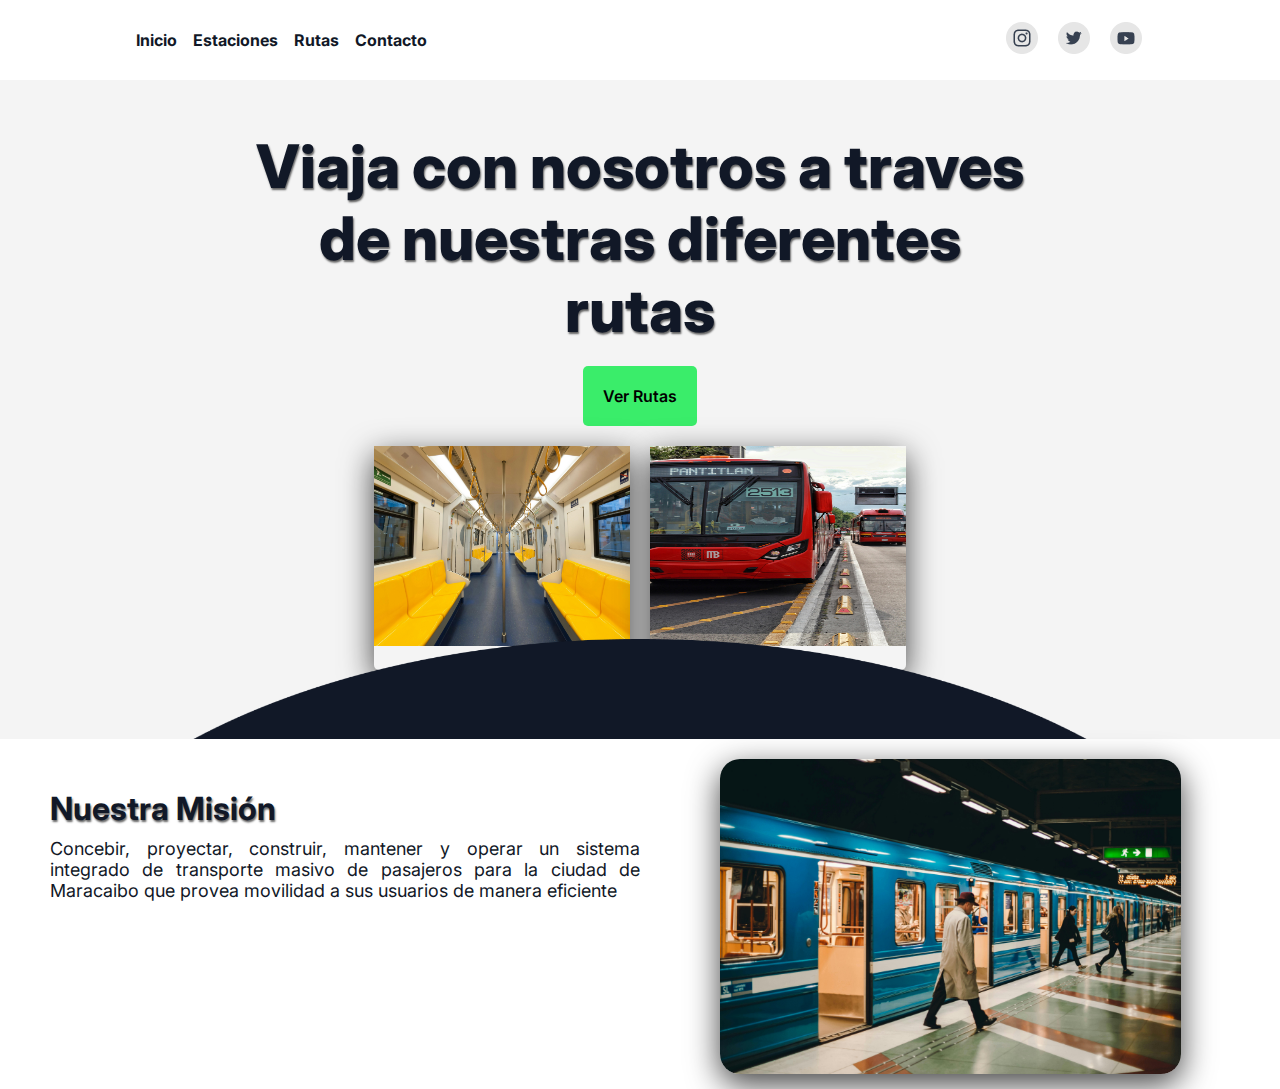
==== index.html @ aad8995d "Update index.html" ====
<!DOCTYPE html>
<html lang="es">
<head>
    <meta charset="UTF-8">
    <meta name="viewport" content="width=device-width, initial-scale=1.0">
    <!-- custom css -->
    <link rel="stylesheet" href="../css/style.css" />
    <!-- GOOGLE FONTS "INTER" -->
    <link rel="preconnect" href="https://fonts.googleapis.com">
    <link rel="preconnect" href="https://fonts.gstatic.com" crossorigin>
    <link href="https://fonts.googleapis.com/css2?family=Inter:opsz,wght@14..32,100..900&family=Open+Sans:wght@300..800&display=swap" rel="stylesheet">

    <title>Metro de Maracaibo</title>
</head>
<body>
    
    <!-- MENU DE NAVEGACION -->
<nav class="nav">
    <ul class="nav__left">
        <li><a href="#">Inicio</a></li>
        <li><a href="#">Estaciones</a></li>
        <li><a href="#">Rutas</a></li>
        <li><a href="#">Contacto</a></li>
    </ul>
    <ul class="nav__right">
        <li><a href="#"><img src="/img/instagram.png" alt=""></a></li>
        <li><a href="#"><img src="/img/twitter.png" alt=""></a></li>
        <li><a href="#"><img src="/img/youtube.png   " alt=""></a></li>
    </ul>
</nav>

<main class="main">
    <!-- HERO -->
    <div class="hero__container">
        <h1 class="title">Viaja con nosotros a traves de nuestras diferentes rutas</h1>
        <a class="btn" href="#">Ver Rutas</a>
        <div class="hero__cards">
            <div class="card">
                <a href=""><img class="card__img" src="/img/Estacion.jpg" alt=""></a>
                <p class="card__text">Estaciones</p>
            </div>
            <div class="card">
                <a href=""><img class="card__img" src="/img/Metrobus.jpg" alt=""></a>
                <p class="card__text">Rutas Terrestres</p>
            </div>
        </div>
        <img class="hero__content" src="img/Ellipse.png" alt="">
    </div>

    <!-- MISION -->
    <div class="banner__container">
        <div class="banner__left">
            <h2 class=" banner__title">Nuestra Misión</h2>
            <p class="banner__text">Concebir, proyectar, construir, mantener y operar un sistema integrado de transporte masivo de pasajeros para la ciudad de Maracaibo que provea movilidad a sus usuarios de manera eficiente </p>
        </div>
        <div class="banner__right">
            <img  src="/img/pasajeros.jpg" alt="">
        </div>
    </div>

</main>
</body>
</html>
---- css/style.css ----
*{
    padding: 0;
    margin: 0;
    box-sizing: border-box;
}

body{
    font-family: "Inter", sans-serif;
    background-color: #f4f4f4;
}

/*VARIABLES*/

:root {
    --azul-oscuro: #111827;
    --verde-claro: #3aed6a;
}


/*NAVEGACION*/
.nav {
    width: 100%;
    background-color: #fff;
    height: 80px;
    display: flex;
}

.nav__left {
    width: 40%;
    display: flex;
    align-items: center;
    margin-left: 10%;
}

.nav__left li {
    list-style: none;
    padding: 8px;
}

.nav__left li a {
    text-decoration: none;
    color: var(--azul-oscuro);
    font-weight: bold;
}

.nav__left li a:hover{
    text-decoration: underline;
    font-size: 17px;
}

.nav__right {
    width: 40%;
    display: flex;
    align-items: center;
    justify-content: flex-end;
}

.nav__right li {
    list-style: none;
    padding: 10px;
}

/*HERO BANNER*/
main {
    width: 100%;
}

.hero__container {
    display: flex;
    flex-direction: column;
    align-items: center;
    height: 659px;
    position: relative;
    
}

.title {
    margin-top: 50px;
    font-weight: 800;
    font-size: 60px;
    width: 60%;
    text-align: center;
    color: var(--azul-oscuro);
    text-shadow: 1px 2px 2px rgba(0,0,0,0.6);
}

.btn {
    display: inline-block;
    padding: 20px;
    border-radius: 5px;
    text-decoration: none;
    margin-top: 20px;
    color: #000;
    background-color: var(--verde-claro);
    font-weight: 600;
}

.btn:hover{
    box-shadow: 2px 2px 2px black;
}

.hero__cards {
    width: 100%;
    display: flex;
    justify-content: center;
    margin-top: 10px;
}

.card {
    width: 20%;
    border-radius: 5px;
    margin: 10px;
    box-shadow: 0px 10px 32px 0px rgba(0,0,0,0.75);
}

.card:hover{
    box-shadow: 0px 10px 32px 0px  #2EC5CE;
    transition: .3s ease-in-out;
}

.card__img {
    width: 100%;
    height: 200px;
    overflow: hidden;
    
}

.card__text {
    text-align: center;
    font-weight: 700;
    color: var(--azul-oscuro);
}

.hero__content {
    position: absolute;
    bottom: 0;
    height: 100px;
    width: 100%;    
}

/*NOTICIAS*/

.banner__container{
    display: flex;
    background-color: #fff;
    width: 100%;
    height: 350px;
}

.banner__left {
    width: 50%;
    display: flex;
    flex-direction: column;
    justify-content: flex-start;
    
}

.banner__title {
    font-size: 32px;
    margin: 50px 0px 0px 50px;
    color: var(--azul-oscuro);
    text-shadow: 1px 2px 2px rgba(0,0,0,0.6);
}

.banner__text{
    text-align: justify;
    margin: 10px 0px 0px 50px;
    color: var(--azul-oscuro);
    font-size: 18px;
}

.banner__right {
    width: 40%;
}

.banner__right img {
    margin-top: 20px;
    margin-left: 80px;
    width: 90%;
    height: 90%;
    border-radius: 20px;
    box-shadow: 0px 10px 32px 0px rgba(0,0,0,0.75);
}
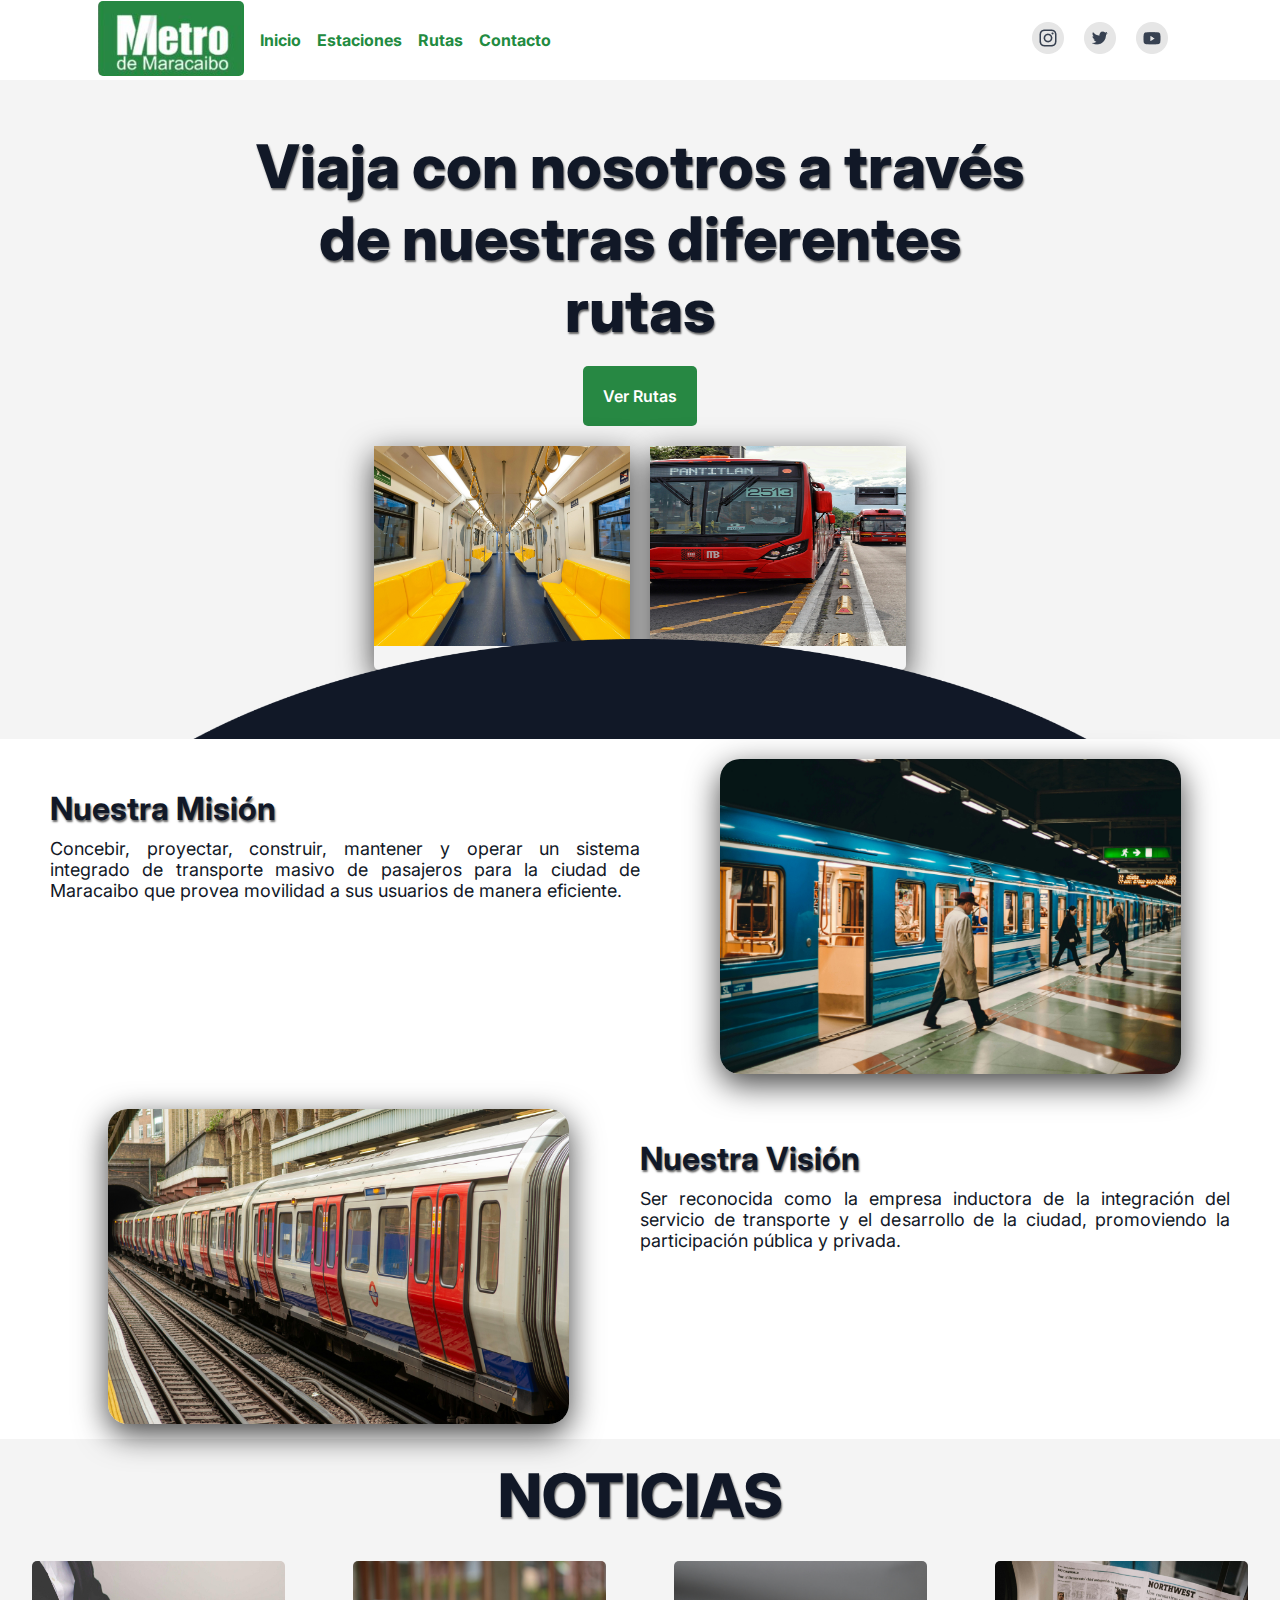
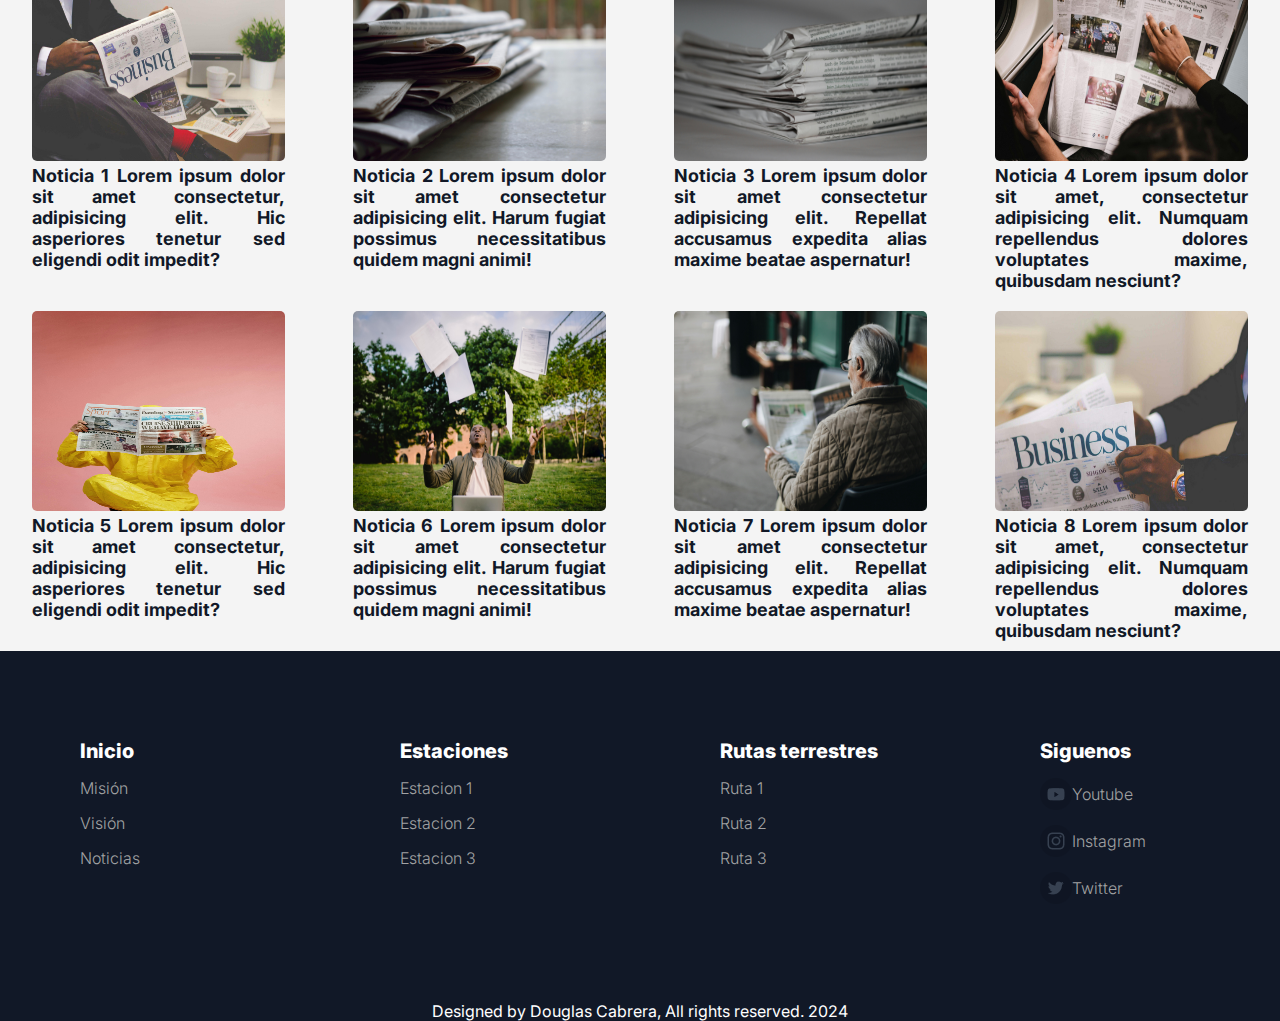
==== commit 85f17407: "Add files via upload" ====
--- a/index.html
+++ b/index.html
@@ -4,7 +4,7 @@
     <meta charset="UTF-8">
     <meta name="viewport" content="width=device-width, initial-scale=1.0">
     <!-- custom css -->
-    <link rel="stylesheet" href="../css/style.css" />
+    <link rel="stylesheet" href="css/style.css" />
     <!-- GOOGLE FONTS "INTER" -->
     <link rel="preconnect" href="https://fonts.googleapis.com">
     <link rel="preconnect" href="https://fonts.gstatic.com" crossorigin>
@@ -17,47 +17,138 @@
     <!-- MENU DE NAVEGACION -->
 <nav class="nav">
     <ul class="nav__left">
+        <li><img class="logo" src="img/logo.png" alt=""></li>
         <li><a href="#">Inicio</a></li>
         <li><a href="#">Estaciones</a></li>
         <li><a href="#">Rutas</a></li>
         <li><a href="#">Contacto</a></li>
     </ul>
     <ul class="nav__right">
-        <li><a href="#"><img src="/img/instagram.png" alt=""></a></li>
-        <li><a href="#"><img src="/img/twitter.png" alt=""></a></li>
-        <li><a href="#"><img src="/img/youtube.png   " alt=""></a></li>
+        <li><a href="https://www.instagram.com/metrodemaracaibo/" target="_blank"><img src="img/instagram.png" alt=""></a></li>
+        <li><a href="#" target="_blank"><img src="img/twitter.png" alt=""></a></li>
+        <li><a href="#" target="_blank"><img src="img/youtube.png   " alt=""></a></li>
     </ul>
 </nav>
 
 <main class="main">
     <!-- HERO -->
     <div class="hero__container">
-        <h1 class="title">Viaja con nosotros a traves de nuestras diferentes rutas</h1>
+        <h1 class="hero__title">Viaja con nosotros a través de nuestras diferentes rutas</h1>
         <a class="btn" href="#">Ver Rutas</a>
         <div class="hero__cards">
             <div class="card">
-                <a href=""><img class="card__img" src="/img/Estacion.jpg" alt=""></a>
+                <a href=""><img class="card__img" src="img/Estacion.jpg" alt=""></a>
                 <p class="card__text">Estaciones</p>
             </div>
             <div class="card">
-                <a href=""><img class="card__img" src="/img/Metrobus.jpg" alt=""></a>
+                <a href=""><img class="card__img" src="img/Metrobus.jpg" alt=""></a>
                 <p class="card__text">Rutas Terrestres</p>
             </div>
         </div>
         <img class="hero__content" src="img/Ellipse.png" alt="">
     </div>
-
     <!-- MISION -->
     <div class="banner__container">
-        <div class="banner__left">
+        <div class="banner__left"><a name="mision"></a>
             <h2 class=" banner__title">Nuestra Misión</h2>
-            <p class="banner__text">Concebir, proyectar, construir, mantener y operar un sistema integrado de transporte masivo de pasajeros para la ciudad de Maracaibo que provea movilidad a sus usuarios de manera eficiente </p>
+            <p class="banner__text">Concebir, proyectar, construir, mantener y operar un sistema integrado de transporte masivo de pasajeros para la ciudad de Maracaibo que provea movilidad a sus usuarios de manera eficiente. </p>
         </div>
         <div class="banner__right">
-            <img  src="/img/pasajeros.jpg" alt="">
+            <img  src="img/pasajeros.jpg" alt="">
         </div>
     </div>
+    <!-- VISION -->
+    <div class="banner__container banner__container--rowreverse">
+        <div class="banner__left"><a name="vision"></a>
+            <h2 class=" banner__title banner__title--2">Nuestra Visión</h2>
+            <p class="banner__text banner__text--2">Ser reconocida como la empresa inductora de la integración del servicio de transporte y el desarrollo de la ciudad, promoviendo la participación pública y privada. </p>
+        </div>
+        <div class="banner__right banner__right--2">
+            <img  src="img/transporte.jpg" alt="">
+        </div>
+    </div>
+    <!-- NOTICIAS -->
+     <a  name="noticias"></a>
+     <h2 class="title">NOTICIAS</h2>
+     <!-- GRID 1 -->
+     <div class="news__container">
+        <div class="news__card">
+            <img class="news__card__img" src="img/noticia1.jpg" alt="">
+            <p class="news__card__text"> Noticia 1 Lorem ipsum dolor sit amet consectetur, adipisicing elit. Hic asperiores tenetur sed eligendi odit impedit?</p>
+        </div>
+        <div class="news__card">
+            <img class="news__card__img" src="img/noticia2.jpg" alt="">
+            <p class="news__card__text"> Noticia 2 Lorem ipsum dolor sit amet consectetur adipisicing elit. Harum fugiat possimus necessitatibus quidem magni animi!</p>
+        </div>
+        <div class="news__card">
+            <img class="news__card__img" src="img/noticia3.jpg" alt="">
+            <p class="news__card__text"> Noticia 3 Lorem ipsum dolor sit amet consectetur adipisicing elit. Repellat accusamus expedita alias maxime beatae aspernatur!</p>
+        </div>
+        <div class="news__card">
+            <img class="news__card__img" src="img/noticia4.jpg" alt="">
+            <p class="news__card__text"> Noticia 4 Lorem ipsum dolor sit amet, consectetur adipisicing elit. Numquam repellendus dolores voluptates maxime, quibusdam nesciunt?</p>
+        </div>
+        
+     </div>
+     <!-- GRID 2 -->
+     <div class="news__container">
+        <div class="news__card">
+            <img class="news__card__img" src="img/noticia5.jpg" alt="">
+            <p class="news__card__text"> Noticia 5 Lorem ipsum dolor sit amet consectetur, adipisicing elit. Hic asperiores tenetur sed eligendi odit impedit?</p>
+        </div>
+        <div class="news__card">
+            <img class="news__card__img" src="img/noticia6.jpg" alt="">
+            <p class="news__card__text"> Noticia 6 Lorem ipsum dolor sit amet consectetur adipisicing elit. Harum fugiat possimus necessitatibus quidem magni animi!</p>
+        </div>
+        <div class="news__card">
+            <img class="news__card__img" src="img/noticia7.jpg" alt="">
+            <p class="news__card__text"> Noticia 7 Lorem ipsum dolor sit amet consectetur adipisicing elit. Repellat accusamus expedita alias maxime beatae aspernatur!</p>
+        </div>
+        <div class="news__card">
+            <img class="news__card__img" src="img/noticia8.jpg" alt="">
+            <p class="news__card__text"> Noticia 8 Lorem ipsum dolor sit amet, consectetur adipisicing elit. Numquam repellendus dolores voluptates maxime, quibusdam nesciunt?</p>
+        </div>
+     </div>
+
+
 
 </main>
+
+<footer class="footer">
+    <div class="footer__container">
+    <ul class="footer__list">
+        <li class="footer__title">Inicio</li>
+        <li class="footer__list__item"><a href="#mision">Misión</a></li>
+        <li class="footer__list__item"><a href="#vision">Visión</a></li>
+        <li class="footer__list__item"><a href="#noticias">Noticias</a></li>
+    </ul>
+
+    
+    <ul class="footer__list">
+        <li class="footer__title">Estaciones</li>
+        <li class="footer__list__item"><a href="">Estacion 1</a></li>
+        <li class="footer__list__item"><a href="">Estacion 2</a></li>
+        <li class="footer__list__item"><a href="">Estacion 3</a></li>
+    </ul>
+
+    
+    <ul class="footer__list">
+        <li class="footer__title">Rutas terrestres</li>
+        <li class="footer__list__item"><a href="">Ruta 1</a></li>
+        <li class="footer__list__item"><a href="">Ruta 2</a></li>
+        <li class="footer__list__item"><a href="">Ruta 3</a></li>
+    </ul>
+
+   
+    <ul class="footer__list">
+        <li class="footer__title">Siguenos</li>
+        <li class="footer__list__item"> <img src="img/youtube.png" alt=""><a href="">Youtube</a> </li>
+        <li class="footer__list__item"> <img src="img/instagram.png" alt=""> <a href="">Instagram</a></li>
+        <li class="footer__list__item"> <img src="img/twitter.png" alt=""> <a href="">Twitter</a></li>
+    </ul>
+    </div>
+
+    <p class="footer__parrafo">Designed by Douglas Cabrera, All rights reserved. 2024</p>
+</footer>
 </body>
-</html>
+</html>--- a/css/style.css
+++ b/css/style.css
@@ -9,11 +9,17 @@
     background-color: #f4f4f4;
 }
 
+a {
+    text-decoration: none;
+}
+
 /*VARIABLES*/
 
 :root {
     --azul-oscuro: #111827;
-    --verde-claro: #3aed6a;
+    --verde-claro: #278843;
+    --verde-claro2:#73A23F;
+    --verde-oscuro: #228B41;
 }
 
 
@@ -29,7 +35,11 @@
     width: 40%;
     display: flex;
     align-items: center;
-    margin-left: 10%;
+    margin-left: 7%;
+}
+
+.logo {
+    border-radius: 5px;
 }
 
 .nav__left li {
@@ -39,7 +49,7 @@
 
 .nav__left li a {
     text-decoration: none;
-    color: var(--azul-oscuro);
+    color: var(--verde-oscuro);
     font-weight: bold;
 }
 
@@ -49,7 +59,7 @@
 }
 
 .nav__right {
-    width: 40%;
+    width: 45%;
     display: flex;
     align-items: center;
     justify-content: flex-end;
@@ -74,7 +84,7 @@
     
 }
 
-.title {
+.hero__title {
     margin-top: 50px;
     font-weight: 800;
     font-size: 60px;
@@ -90,7 +100,7 @@
     border-radius: 5px;
     text-decoration: none;
     margin-top: 20px;
-    color: #000;
+    color: #fff;
     background-color: var(--verde-claro);
     font-weight: 600;
 }
@@ -135,10 +145,10 @@
     position: absolute;
     bottom: 0;
     height: 100px;
-    width: 100%;    
-}
-
-/*NOTICIAS*/
+    width: 100%;  
+}
+
+/*MISION*/
 
 .banner__container{
     display: flex;
@@ -152,7 +162,6 @@
     display: flex;
     flex-direction: column;
     justify-content: flex-start;
-    
 }
 
 .banner__title {
@@ -182,7 +191,116 @@
     box-shadow: 0px 10px 32px 0px rgba(0,0,0,0.75);
 }
 
-
-
-
-
+/*VISION*/
+.banner__container--rowreverse {
+    flex-direction: row-reverse;
+}
+
+.banner__right--2 img {
+    margin-left: -20px;
+}
+
+.banner__title--2 {
+    margin: 50px 50px 0px 0px;
+}
+
+.banner__text--2 {
+    margin: 10px 50px 0px 0px;
+}
+
+/*NOTICIAS*/
+
+.title {
+    margin: 20px 0;
+    font-weight: 800;
+    font-size: 60px;
+    text-align: center;
+    color: var(--azul-oscuro);
+    text-shadow: 1px 2px 2px rgba(0,0,0,0.6);
+}
+
+/*NEWSCARD*/
+
+.news__container {
+    display: grid;
+    gap: 5px;
+    width: 100%;
+    grid-template-columns: repeat(4, 1fr);
+}
+
+.news__card {
+    margin: 10px auto;
+    width: 80%;
+}
+
+.news__card__img {
+    width: 100%;
+    height: 200px;
+    border-radius: 5px;
+}
+
+.news__card__text {
+    text-align: justify;
+    color: var(--azul-oscuro);
+    font-size: 18px;
+    font-weight: 700;
+}
+
+/*FOOTER*/
+
+.footer {
+   width: 100%;
+   background-color: var(--azul-oscuro);
+}
+
+.footer__container{
+    display: grid;
+    grid-template-columns: repeat(4, 1fr);
+    height: 350px;
+    background-color: var(--azul-oscuro);
+    color: #fff;
+    align-items: center;
+}
+
+.footer__list {
+    width: 50%;
+    height: 50%;
+    margin: 0 auto;
+}
+
+
+.footer__title {
+    list-style: none;
+    font-weight: 800;
+    font-size: 20px;
+    margin-bottom: 10px;
+
+}
+
+.footer__list__item {
+    display: flex;
+    align-items: center;
+    justify-content: flex-start;
+    list-style: none;
+    margin: 15px 0;
+    font-weight: 300;
+}
+
+.footer__list__item a {
+    color: #a1a2a3;
+}
+
+.footer__list__item a:hover{
+    cursor: pointer;
+    color: #fff;
+    transition: .2s, ease-in-out;
+}
+
+.footer__parrafo {
+    display: block;
+    text-align: center;
+    color: #fff;
+}
+
+
+
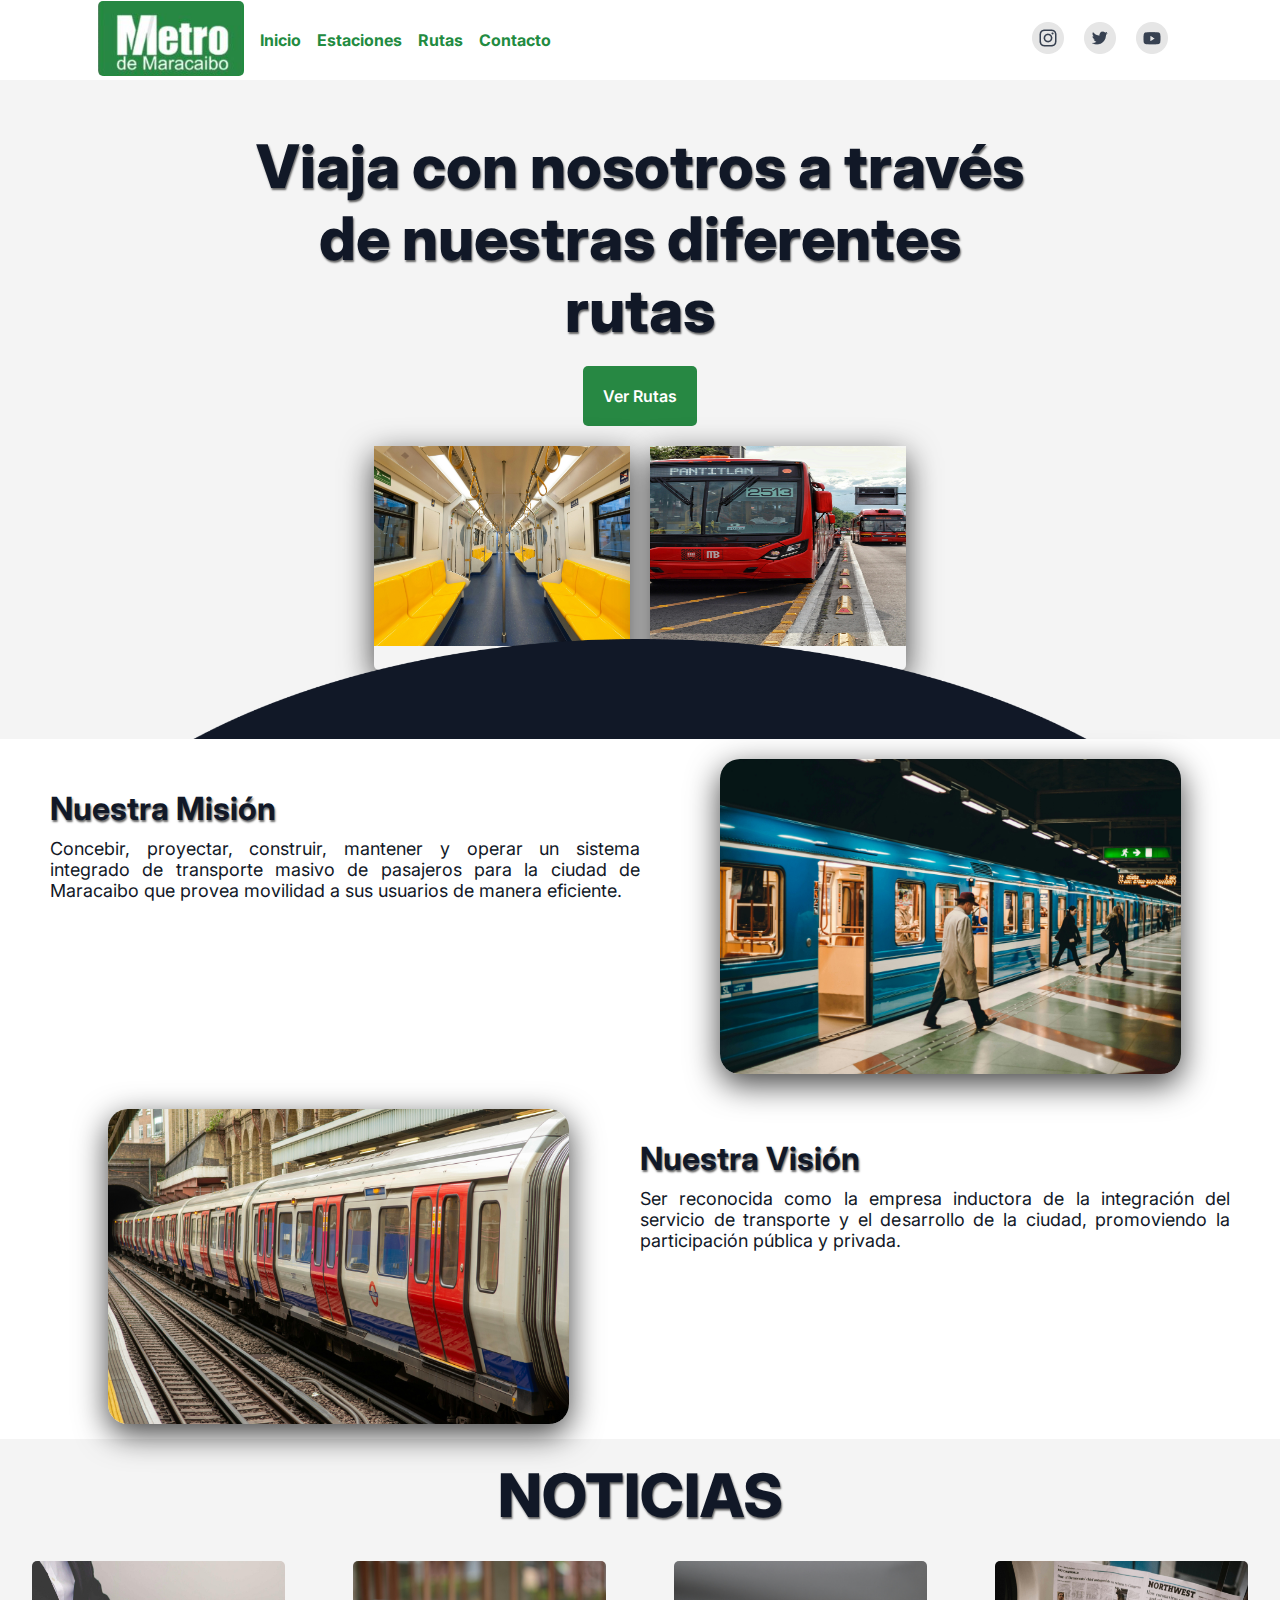
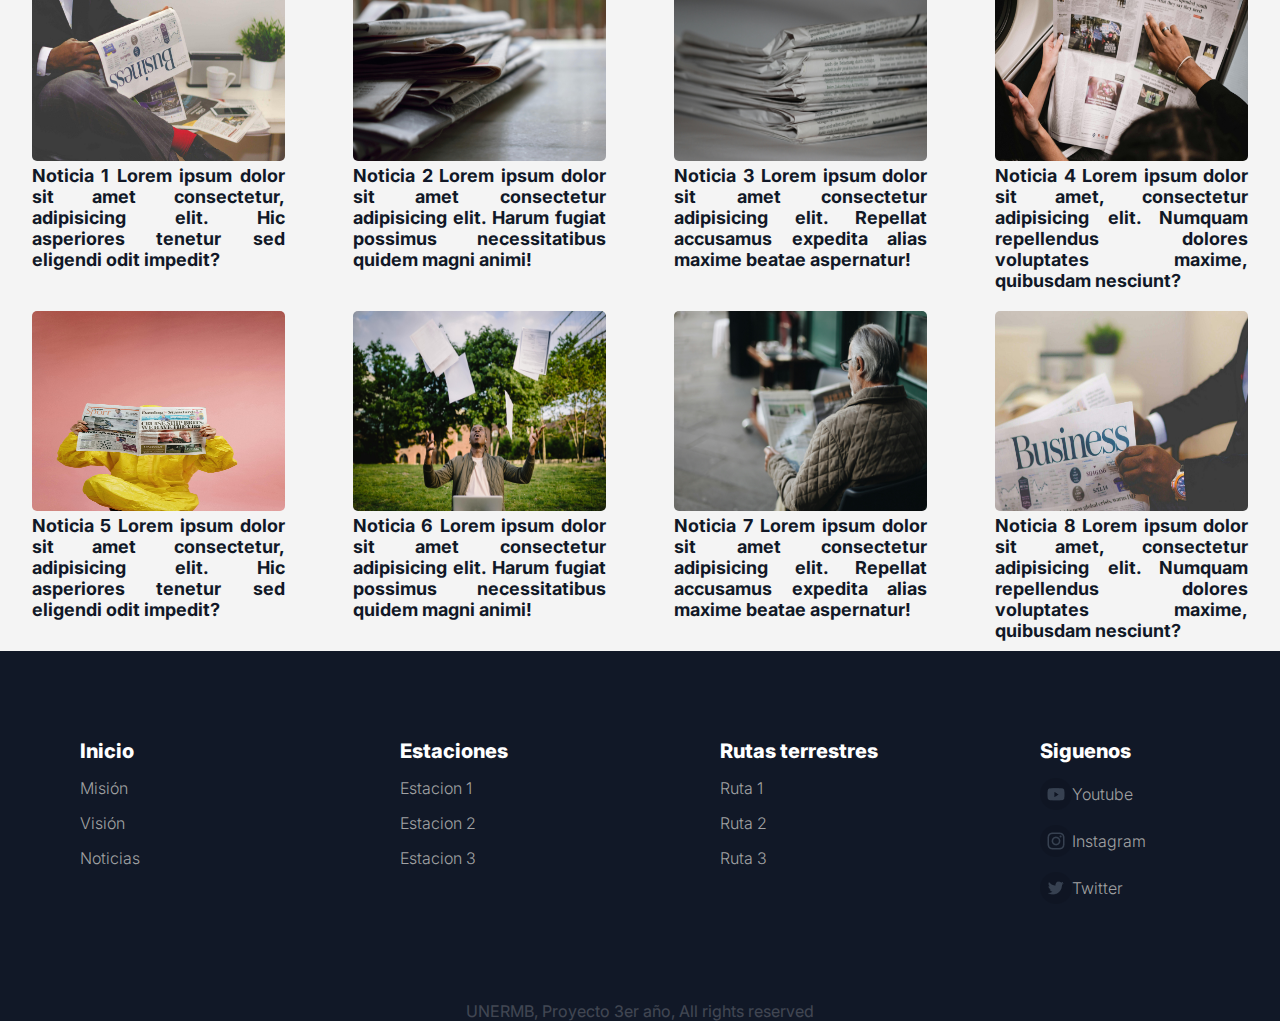
==== commit b3bcefe4: "Add files via upload" ====
--- a/index.html
+++ b/index.html
@@ -148,7 +148,7 @@
     </ul>
     </div>
 
-    <p class="footer__parrafo">Designed by Douglas Cabrera, All rights reserved. 2024</p>
+    <p class="footer__parrafo">UNERMB, Proyecto 3er año, All rights reserved</p>
 </footer>
 </body>
 </html>--- a/css/style.css
+++ b/css/style.css
@@ -300,7 +300,137 @@
     display: block;
     text-align: center;
     color: #fff;
-}
-
-
-
+    opacity: .2;
+}
+
+/*MEDIA QUERY PARA TABLET*/
+
+@media (max-width: 768px){
+    .nav__right {
+        display: none;
+    }
+
+    .nav__left {
+        justify-content: space-around;
+        width: 100%;
+    }
+    
+    .hero__container {
+        height: auto;
+    }
+
+    .hero__title {
+        font-size: 50px;
+    }
+
+    .hero__content {
+        display: none;
+    }
+
+    .card {
+        width: 40%;
+    }
+
+    .banner__right {
+        max-height: 300px;
+    }
+
+    .banner__title {
+        text-align: center;
+    }
+
+    .title {
+        font-size: 50px;
+    }
+
+    .news__container {
+        grid-template-columns: repeat(2, 1fr);
+    }
+
+    .footer__container {
+        grid-template-columns: repeat(2, 1fr);
+        justify-content: center;
+        align-items: center;
+        text-align: center;
+        margin-bottom: 2em;
+    }
+
+    .footer__list__item {
+        justify-content: center;
+    }
+
+    .footer__parrafo {
+        margin: 0 auto;
+    }
+}
+
+/*MEDIA QUERY PARA CELULAR*/
+
+@media (max-width: 400px){
+    
+    .nav__left {
+        justify-content: flex-start;
+    }
+    
+    .nav__left li img {
+        display: none;
+    }
+
+    .hero__title {
+        font-size: 40px;
+    }
+
+    .hero__cards {
+        flex-direction: column;
+        align-items: center;
+    }
+
+    .card {
+        width: 80%;
+    }
+
+    .banner__container {
+        height: auto;
+        flex-direction: column;
+    }
+
+    .banner__left {
+        width: 100%;
+    }
+
+    .banner__title {
+        margin-left: 0;
+    }
+
+    .banner__text {
+        text-align: center;
+        margin: 10px 10px;
+    }
+
+    .banner__right {
+        width: 100%;
+    }
+
+    .banner__right img {
+        margin-left: 35px;
+        width: 80%;
+    }
+
+    .banner__title--2 {
+        margin-right: 0;
+    }
+
+    .title {
+        font-size: 32px;
+    }
+
+    .news__container {
+        grid-template-columns: repeat(1, 1fr);
+    }
+
+    .footer__container {
+        grid-template-columns: repeat(1, 1fr);
+        height: auto;
+    }
+}
+
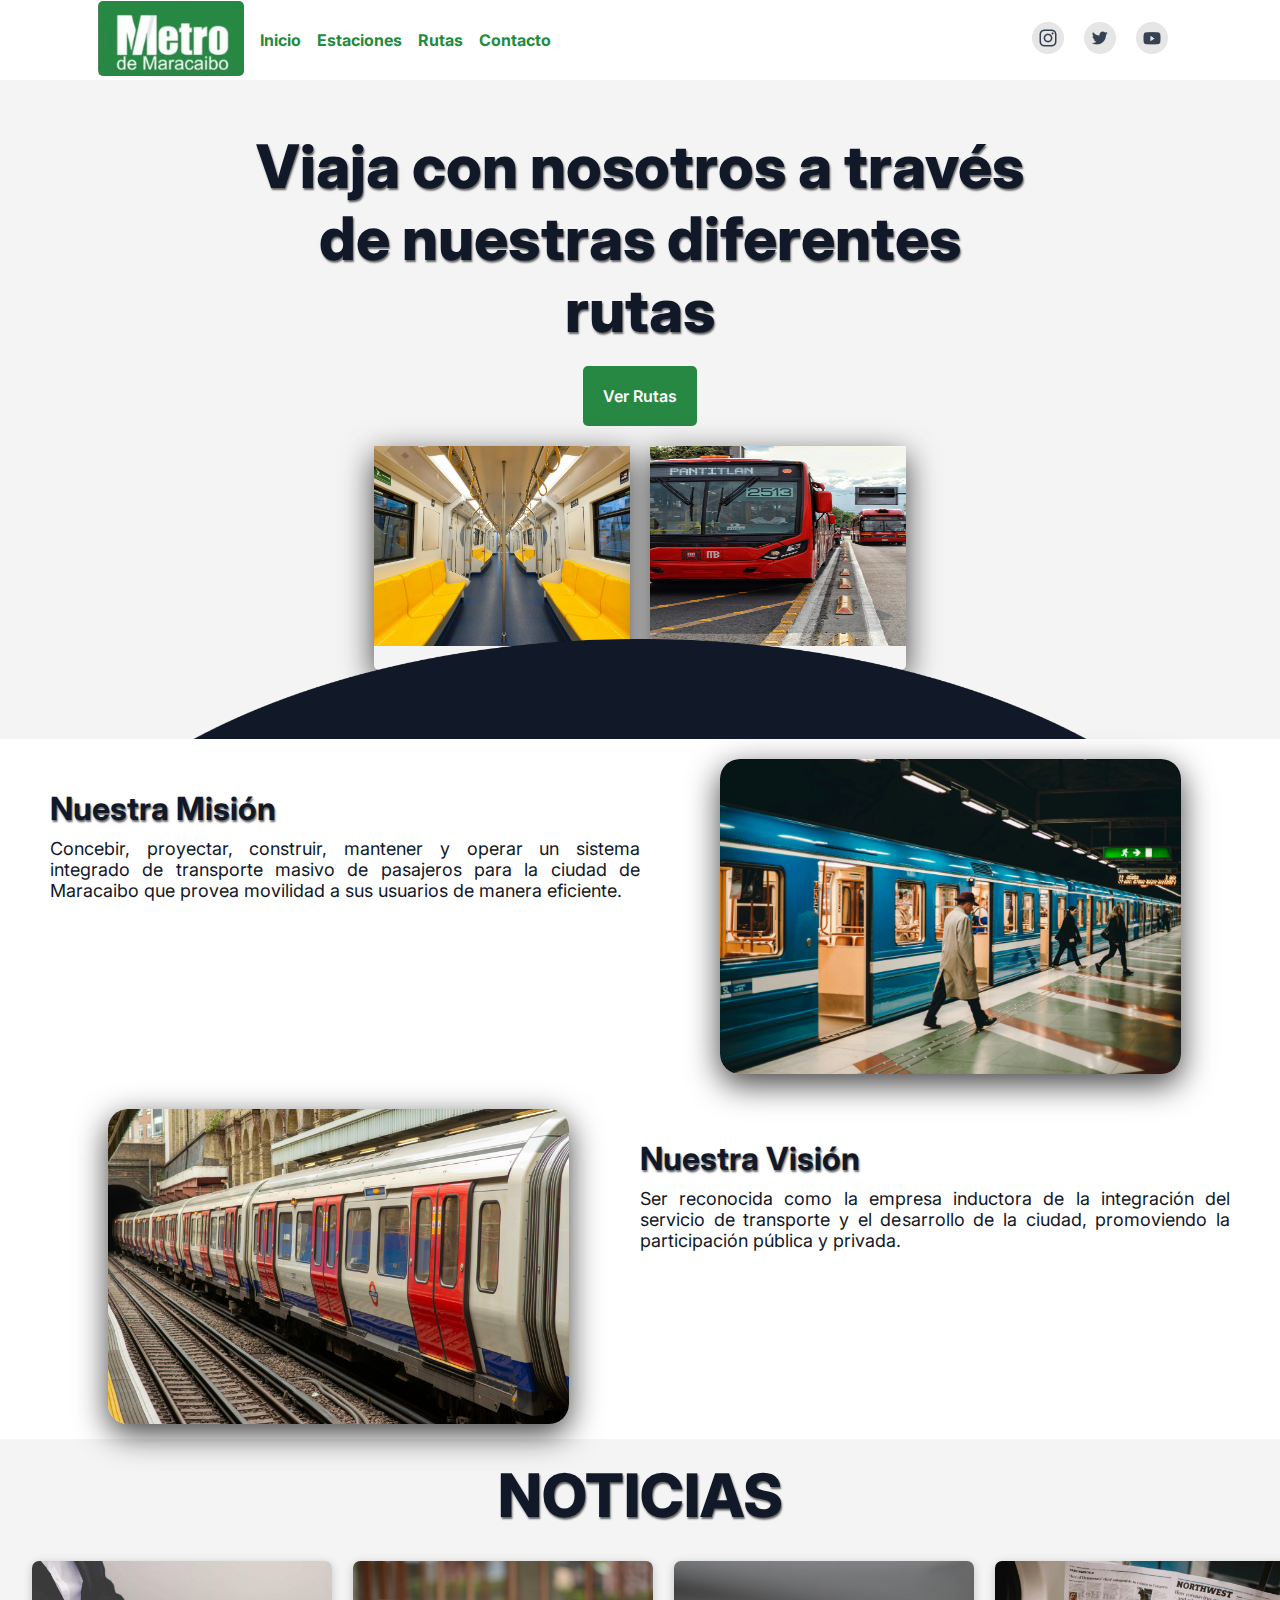
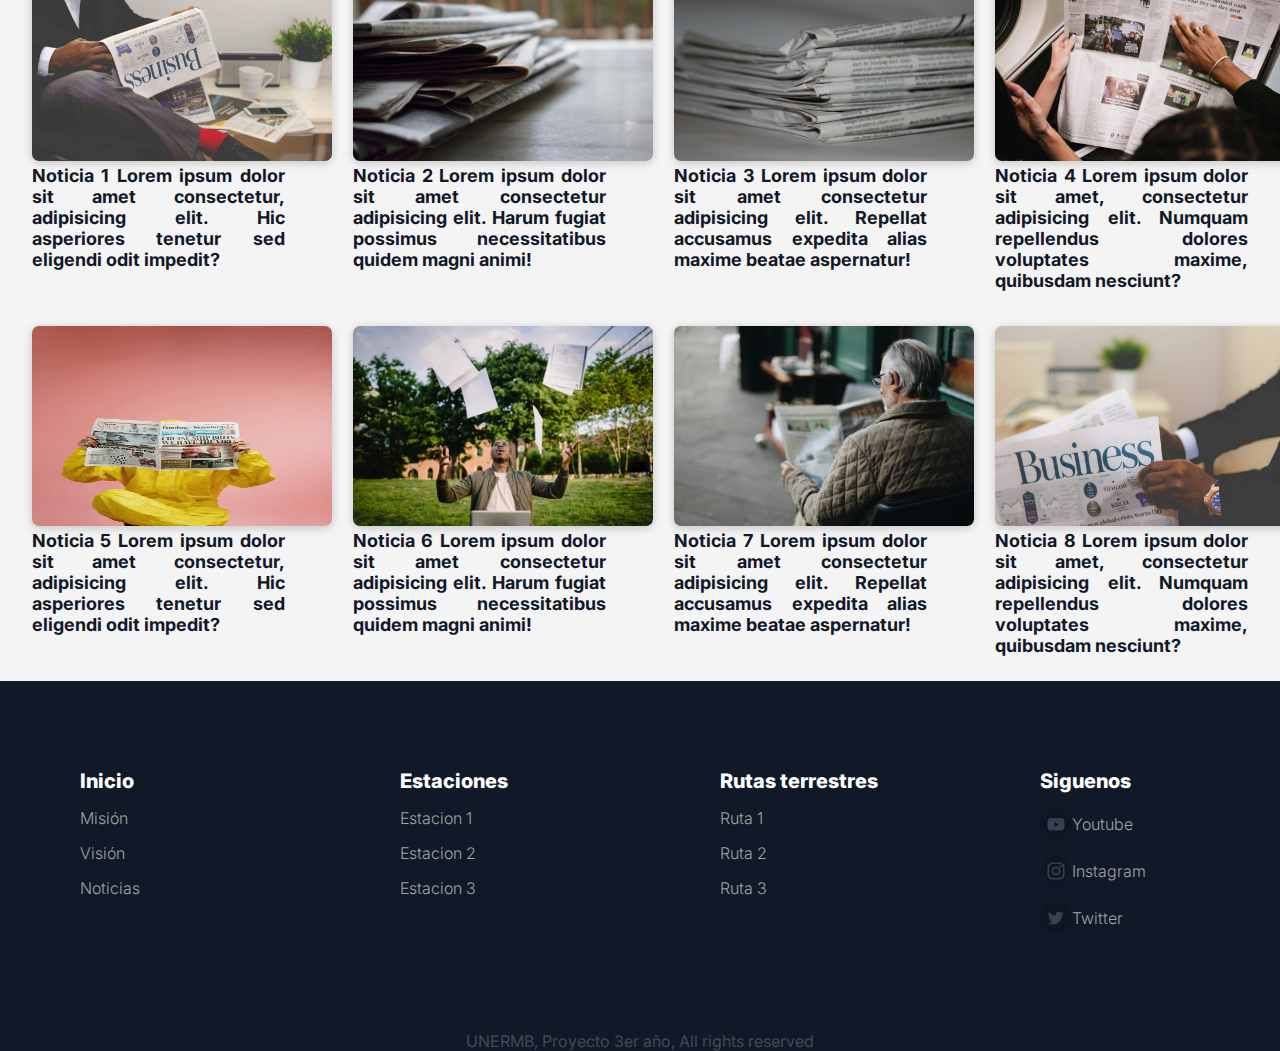
==== commit b9f0c98e: "Add files via upload" ====
--- a/index.html
+++ b/index.html
@@ -20,7 +20,7 @@
         <li><img class="logo" src="img/logo.png" alt=""></li>
         <li><a href="#">Inicio</a></li>
         <li><a href="#">Estaciones</a></li>
-        <li><a href="#">Rutas</a></li>
+        <li><a href="rutas.html">Rutas</a></li>
         <li><a href="#">Contacto</a></li>
     </ul>
     <ul class="nav__right">
@@ -41,7 +41,7 @@
                 <p class="card__text">Estaciones</p>
             </div>
             <div class="card">
-                <a href=""><img class="card__img" src="img/Metrobus.jpg" alt=""></a>
+                <a href="rutas.html"><img class="card__img" src="img/Metrobus.jpg" alt=""></a>
                 <p class="card__text">Rutas Terrestres</p>
             </div>
         </div>
--- a/css/style.css
+++ b/css/style.css
@@ -13,85 +13,12 @@
     text-decoration: none;
 }
 
-/*VARIABLES*/
-
-:root {
-    --azul-oscuro: #111827;
-    --verde-claro: #278843;
-    --verde-claro2:#73A23F;
-    --verde-oscuro: #228B41;
-}
-
-
-/*NAVEGACION*/
-.nav {
-    width: 100%;
-    background-color: #fff;
-    height: 80px;
-    display: flex;
-}
-
-.nav__left {
-    width: 40%;
-    display: flex;
-    align-items: center;
-    margin-left: 7%;
-}
-
-.logo {
-    border-radius: 5px;
-}
-
-.nav__left li {
-    list-style: none;
-    padding: 8px;
-}
-
-.nav__left li a {
-    text-decoration: none;
-    color: var(--verde-oscuro);
-    font-weight: bold;
-}
-
-.nav__left li a:hover{
-    text-decoration: underline;
-    font-size: 17px;
-}
-
-.nav__right {
-    width: 45%;
-    display: flex;
-    align-items: center;
-    justify-content: flex-end;
-}
-
-.nav__right li {
-    list-style: none;
-    padding: 10px;
-}
-
-/*HERO BANNER*/
-main {
-    width: 100%;
-}
-
-.hero__container {
-    display: flex;
-    flex-direction: column;
-    align-items: center;
-    height: 659px;
-    position: relative;
-    
-}
-
-.hero__title {
-    margin-top: 50px;
-    font-weight: 800;
-    font-size: 60px;
-    width: 60%;
-    text-align: center;
-    color: var(--azul-oscuro);
-    text-shadow: 1px 2px 2px rgba(0,0,0,0.6);
+/* CLASES REUTILIABLES */
+
+.parrafo {
+    text-align: center;
+    color: var(--azul-oscuro);
+    font-size: 18px;
 }
 
 .btn {
@@ -107,7 +34,109 @@
 
 .btn:hover{
     box-shadow: 2px 2px 2px black;
-}
+    background-color: var(--azul-oscuro);
+    text-decoration: underline;
+}
+
+.title {
+    margin: 20px 0;
+    font-weight: 800;
+    font-size: 60px;
+    text-align: center;
+    color: var(--azul-oscuro);
+    text-shadow: 1px 2px 2px rgba(0,0,0,0.6);
+}
+
+.sub-title {
+    margin: 20px 0;
+    font-weight: 700;
+    font-size: 48px;
+    text-align: center;
+    color: var(--azul-oscuro);
+    text-shadow: 1px 2px 2px rgba(0,0,0,0.6);
+}
+
+/*VARIABLES*/
+
+:root {
+    --azul-oscuro: #111827;
+    --verde-claro: #278843;
+    --verde-claro2:#73A23F;
+    --verde-oscuro: #228B41;
+}
+
+
+/*NAVEGACION*/
+.nav {
+    width: 100%;
+    background-color: #fff;
+    height: 80px;
+    display: flex;
+}
+
+.nav__left {
+    width: 40%;
+    display: flex;
+    align-items: center;
+    margin-left: 7%;
+}
+
+.logo {
+    border-radius: 5px;
+}
+
+.nav__left li {
+    list-style: none;
+    padding: 8px;
+}
+
+.nav__left li a {
+    text-decoration: none;
+    color: var(--verde-oscuro);
+    font-weight: bold;
+}
+
+.nav__left li a:hover{
+    text-decoration: underline;
+    font-size: 17px;
+}
+
+.nav__right {
+    width: 45%;
+    display: flex;
+    align-items: center;
+    justify-content: flex-end;
+}
+
+.nav__right li {
+    list-style: none;
+    padding: 10px;
+}
+
+/*HERO BANNER*/
+main {
+    width: 100%;
+}
+
+.hero__container {
+    display: flex;
+    flex-direction: column;
+    align-items: center;
+    height: 659px;
+    position: relative;
+    
+}
+
+.hero__title {
+    margin-top: 50px;
+    font-weight: 800;
+    font-size: 60px;
+    width: 60%;
+    text-align: center;
+    color: var(--azul-oscuro);
+    text-shadow: 1px 2px 2px rgba(0,0,0,0.6);
+}
+
 
 .hero__cards {
     width: 100%;
@@ -210,15 +239,6 @@
 
 /*NOTICIAS*/
 
-.title {
-    margin: 20px 0;
-    font-weight: 800;
-    font-size: 60px;
-    text-align: center;
-    color: var(--azul-oscuro);
-    text-shadow: 1px 2px 2px rgba(0,0,0,0.6);
-}
-
 /*NEWSCARD*/
 
 .news__container {
@@ -226,6 +246,7 @@
     gap: 5px;
     width: 100%;
     grid-template-columns: repeat(4, 1fr);
+    margin: 10px 0 15px 0;
 }
 
 .news__card {
@@ -234,9 +255,10 @@
 }
 
 .news__card__img {
-    width: 100%;
+    width: 300px;
     height: 200px;
-    border-radius: 5px;
+    border-radius: 7px;
+    box-shadow: 0 2px 10px rgba(0, 0, 0, 0.2);
 }
 
 .news__card__text {
@@ -347,6 +369,15 @@
         grid-template-columns: repeat(2, 1fr);
     }
 
+    .news__card {
+        width: 70%;
+        margin: 10px auto;
+    }
+
+    .news__card__img {
+        width: 100%;
+    }
+
     .footer__container {
         grid-template-columns: repeat(2, 1fr);
         justify-content: center;
@@ -366,14 +397,15 @@
 
 /*MEDIA QUERY PARA CELULAR*/
 
-@media (max-width: 400px){
+@media (max-width: 500px){
     
     .nav__left {
         justify-content: flex-start;
     }
     
     .nav__left li img {
-        display: none;
+        display: flex;
+        width: 100%;
     }
 
     .hero__title {
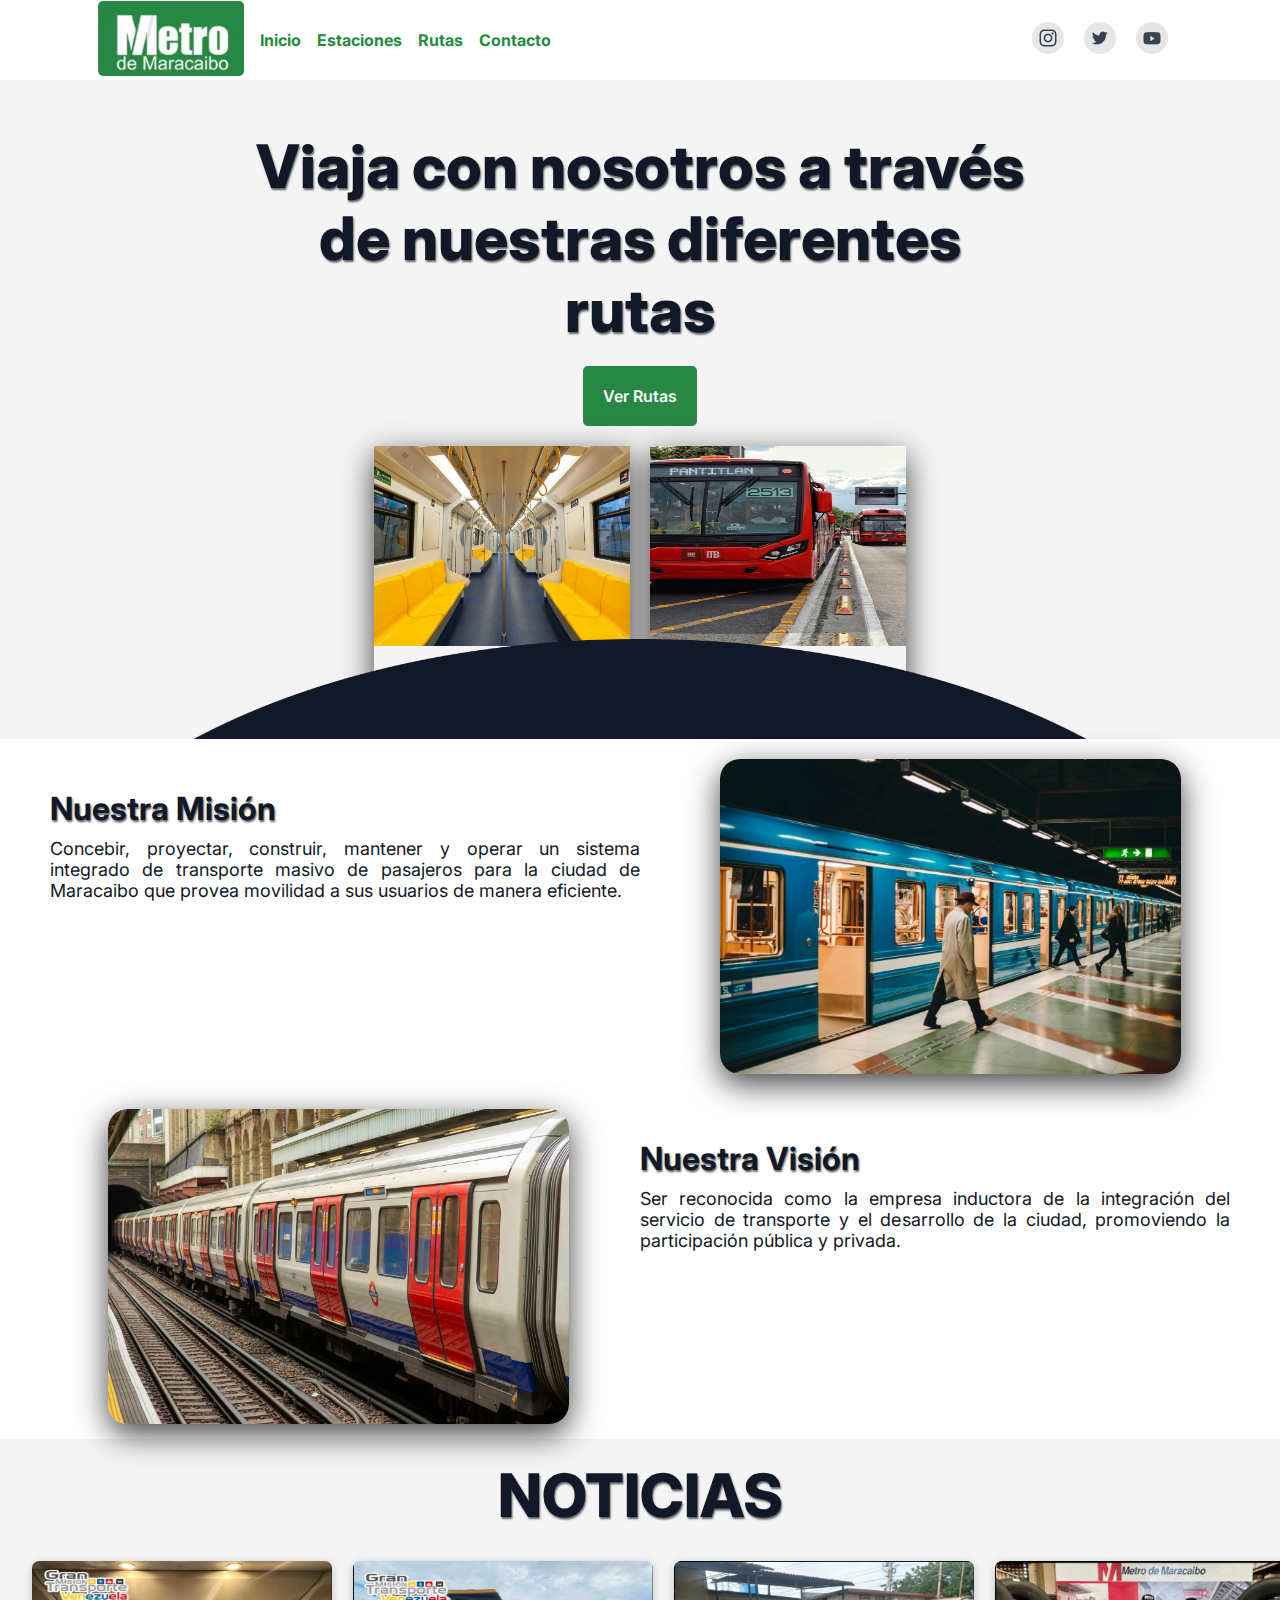
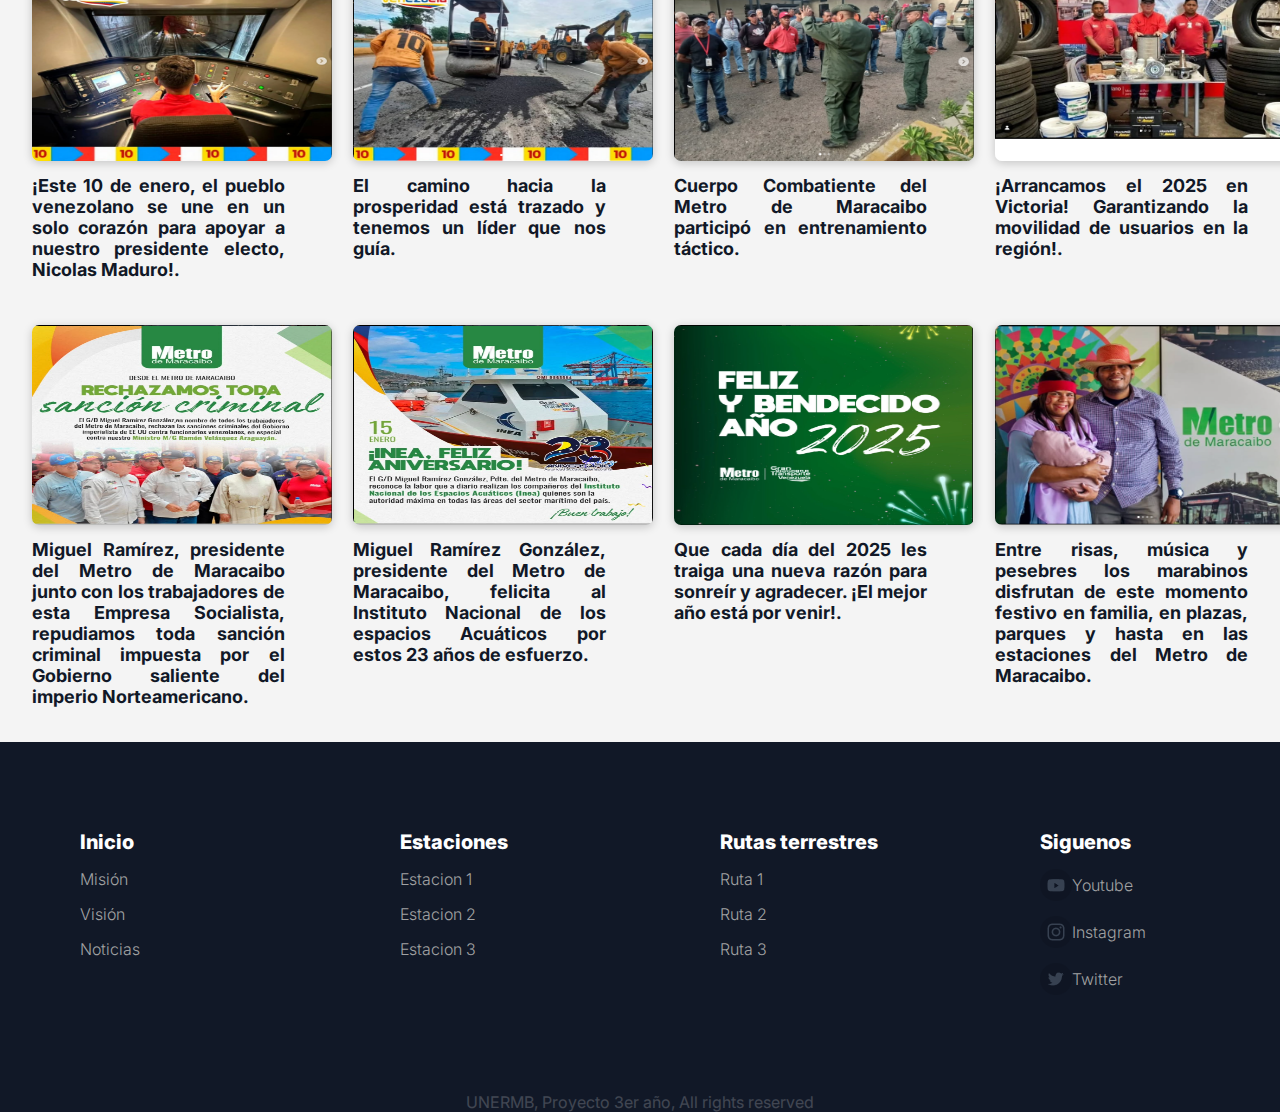
==== commit 96ef2db8: "Add files via upload" ====
--- a/index.html
+++ b/index.html
@@ -3,7 +3,7 @@
 <head>
     <meta charset="UTF-8">
     <meta name="viewport" content="width=device-width, initial-scale=1.0">
-    <!-- custom css -->
+    <!-- CUSTOM CSS -->
     <link rel="stylesheet" href="css/style.css" />
     <!-- GOOGLE FONTS "INTER" -->
     <link rel="preconnect" href="https://fonts.googleapis.com">
@@ -34,7 +34,7 @@
     <!-- HERO -->
     <div class="hero__container">
         <h1 class="hero__title">Viaja con nosotros a través de nuestras diferentes rutas</h1>
-        <a class="btn" href="#">Ver Rutas</a>
+        <a class="btn" href="rutas.html">Ver Rutas</a>
         <div class="hero__cards">
             <div class="card">
                 <a href=""><img class="card__img" src="img/Estacion.jpg" alt=""></a>
@@ -73,40 +73,40 @@
      <!-- GRID 1 -->
      <div class="news__container">
         <div class="news__card">
-            <img class="news__card__img" src="img/noticia1.jpg" alt="">
-            <p class="news__card__text"> Noticia 1 Lorem ipsum dolor sit amet consectetur, adipisicing elit. Hic asperiores tenetur sed eligendi odit impedit?</p>
+            <a href="https://www.instagram.com/p/DEgR3k6y8Ll/?img_index=1" target="_blank"><img class="news__card__img" src="img/news1.png" alt=""></a>
+            <p class="news__card__text">¡Este 10 de enero, el pueblo venezolano se une en un solo corazón para apoyar a nuestro presidente electo, Nicolas Maduro!.</p>
         </div>
         <div class="news__card">
-            <img class="news__card__img" src="img/noticia2.jpg" alt="">
-            <p class="news__card__text"> Noticia 2 Lorem ipsum dolor sit amet consectetur adipisicing elit. Harum fugiat possimus necessitatibus quidem magni animi!</p>
+            <a href="https://www.instagram.com/p/DEh6T8vRqHA/?img_index=1" target="_blank"><img class="news__card__img" src="img/news2.png" alt=""></a>
+            <p class="news__card__text">El camino hacia la prosperidad está trazado y tenemos un líder que nos guía.</p>
         </div>
         <div class="news__card">
-            <img class="news__card__img" src="img/noticia3.jpg" alt="">
-            <p class="news__card__text"> Noticia 3 Lorem ipsum dolor sit amet consectetur adipisicing elit. Repellat accusamus expedita alias maxime beatae aspernatur!</p>
+            <a href="https://www.instagram.com/p/DEi84VaxFaC/?img_index=1" target="_blank"><img class="news__card__img" src="img/news3.png" alt=""></a>
+            <p class="news__card__text">Cuerpo Combatiente del Metro de Maracaibo participó en entrenamiento táctico.  </p>
         </div>
         <div class="news__card">
-            <img class="news__card__img" src="img/noticia4.jpg" alt="">
-            <p class="news__card__text"> Noticia 4 Lorem ipsum dolor sit amet, consectetur adipisicing elit. Numquam repellendus dolores voluptates maxime, quibusdam nesciunt?</p>
+            <a href="https://www.instagram.com/p/DEn7wjuy9rk/?img_index=1" target="_blank"><img class="news__card__img" src="img/news4.png" alt=""></a>
+            <p class="news__card__text">¡Arrancamos el 2025 en Victoria! Garantizando la movilidad de usuarios en la región!.</p>
         </div>
         
      </div>
      <!-- GRID 2 -->
      <div class="news__container">
         <div class="news__card">
-            <img class="news__card__img" src="img/noticia5.jpg" alt="">
-            <p class="news__card__text"> Noticia 5 Lorem ipsum dolor sit amet consectetur, adipisicing elit. Hic asperiores tenetur sed eligendi odit impedit?</p>
+            <a href="https://www.instagram.com/p/DEx3cFQy_B5/" target="_blank"><img class="news__card__img" src="img/news5.png" alt=""></a>
+            <p class="news__card__text">Miguel Ramírez, presidente del Metro de Maracaibo junto con los trabajadores de esta Empresa Socialista, repudiamos toda sanción criminal impuesta por el Gobierno saliente del imperio Norteamericano.</p>
         </div>
         <div class="news__card">
-            <img class="news__card__img" src="img/noticia6.jpg" alt="">
-            <p class="news__card__text"> Noticia 6 Lorem ipsum dolor sit amet consectetur adipisicing elit. Harum fugiat possimus necessitatibus quidem magni animi!</p>
+            <a href="https://www.instagram.com/p/DE2hnW6xb4-/" target="_blank"><img class="news__card__img" src="img/news6.png" alt=""></a>
+            <p class="news__card__text">Miguel Ramírez González, presidente del Metro de Maracaibo, felicita al Instituto Nacional de los espacios Acuáticos por estos 23 años de esfuerzo.</p>
         </div>
         <div class="news__card">
-            <img class="news__card__img" src="img/noticia7.jpg" alt="">
-            <p class="news__card__text"> Noticia 7 Lorem ipsum dolor sit amet consectetur adipisicing elit. Repellat accusamus expedita alias maxime beatae aspernatur!</p>
+            <a href="https://www.instagram.com/p/DEQTwfmyc_K/" target="_blank"><img class="news__card__img" src="img/news7.png" alt=""></a>
+            <p class="news__card__text">Que cada día del 2025 les traiga una nueva razón para sonreír y agradecer. ¡El mejor año está por venir!.</p>
         </div>
         <div class="news__card">
-            <img class="news__card__img" src="img/noticia8.jpg" alt="">
-            <p class="news__card__text"> Noticia 8 Lorem ipsum dolor sit amet, consectetur adipisicing elit. Numquam repellendus dolores voluptates maxime, quibusdam nesciunt?</p>
+            <a href="https://www.instagram.com/p/DDxSz57ywaP/?img_index=1" target="_blank"><img class="news__card__img" src="img/news8.png" alt=""></a>
+            <p class="news__card__text">Entre risas, música y pesebres los marabinos disfrutan de este momento festivo en familia, en plazas, parques y hasta en las estaciones del Metro de Maracaibo.</p>
         </div>
      </div>
 
--- a/css/style.css
+++ b/css/style.css
@@ -13,7 +13,7 @@
     text-decoration: none;
 }
 
-/* CLASES REUTILIABLES */
+/* CLASES REUTILIZABLES */
 
 .parrafo {
     text-align: center;
@@ -153,7 +153,7 @@
 }
 
 .card:hover{
-    box-shadow: 0px 10px 32px 0px  #2EC5CE;
+    box-shadow: 0px 10px 32px 0px  var(--verde-oscuro);
     transition: .3s ease-in-out;
 }
 
@@ -168,6 +168,7 @@
     text-align: center;
     font-weight: 700;
     color: var(--azul-oscuro);
+    margin: 10px 0px;
 }
 
 .hero__content {
@@ -254,6 +255,11 @@
     width: 80%;
 }
 
+.news__card__img:hover{
+    box-shadow: 0px 6px 26px 0px  var(--verde-claro2);
+    transition: .3s ease-in-out;
+}
+
 .news__card__img {
     width: 300px;
     height: 200px;
@@ -266,6 +272,7 @@
     color: var(--azul-oscuro);
     font-size: 18px;
     font-weight: 700;
+    margin: 10px 0px;
 }
 
 /*FOOTER*/
@@ -405,7 +412,7 @@
     
     .nav__left li img {
         display: flex;
-        width: 100%;
+        width: 70px;
     }
 
     .hero__title {
